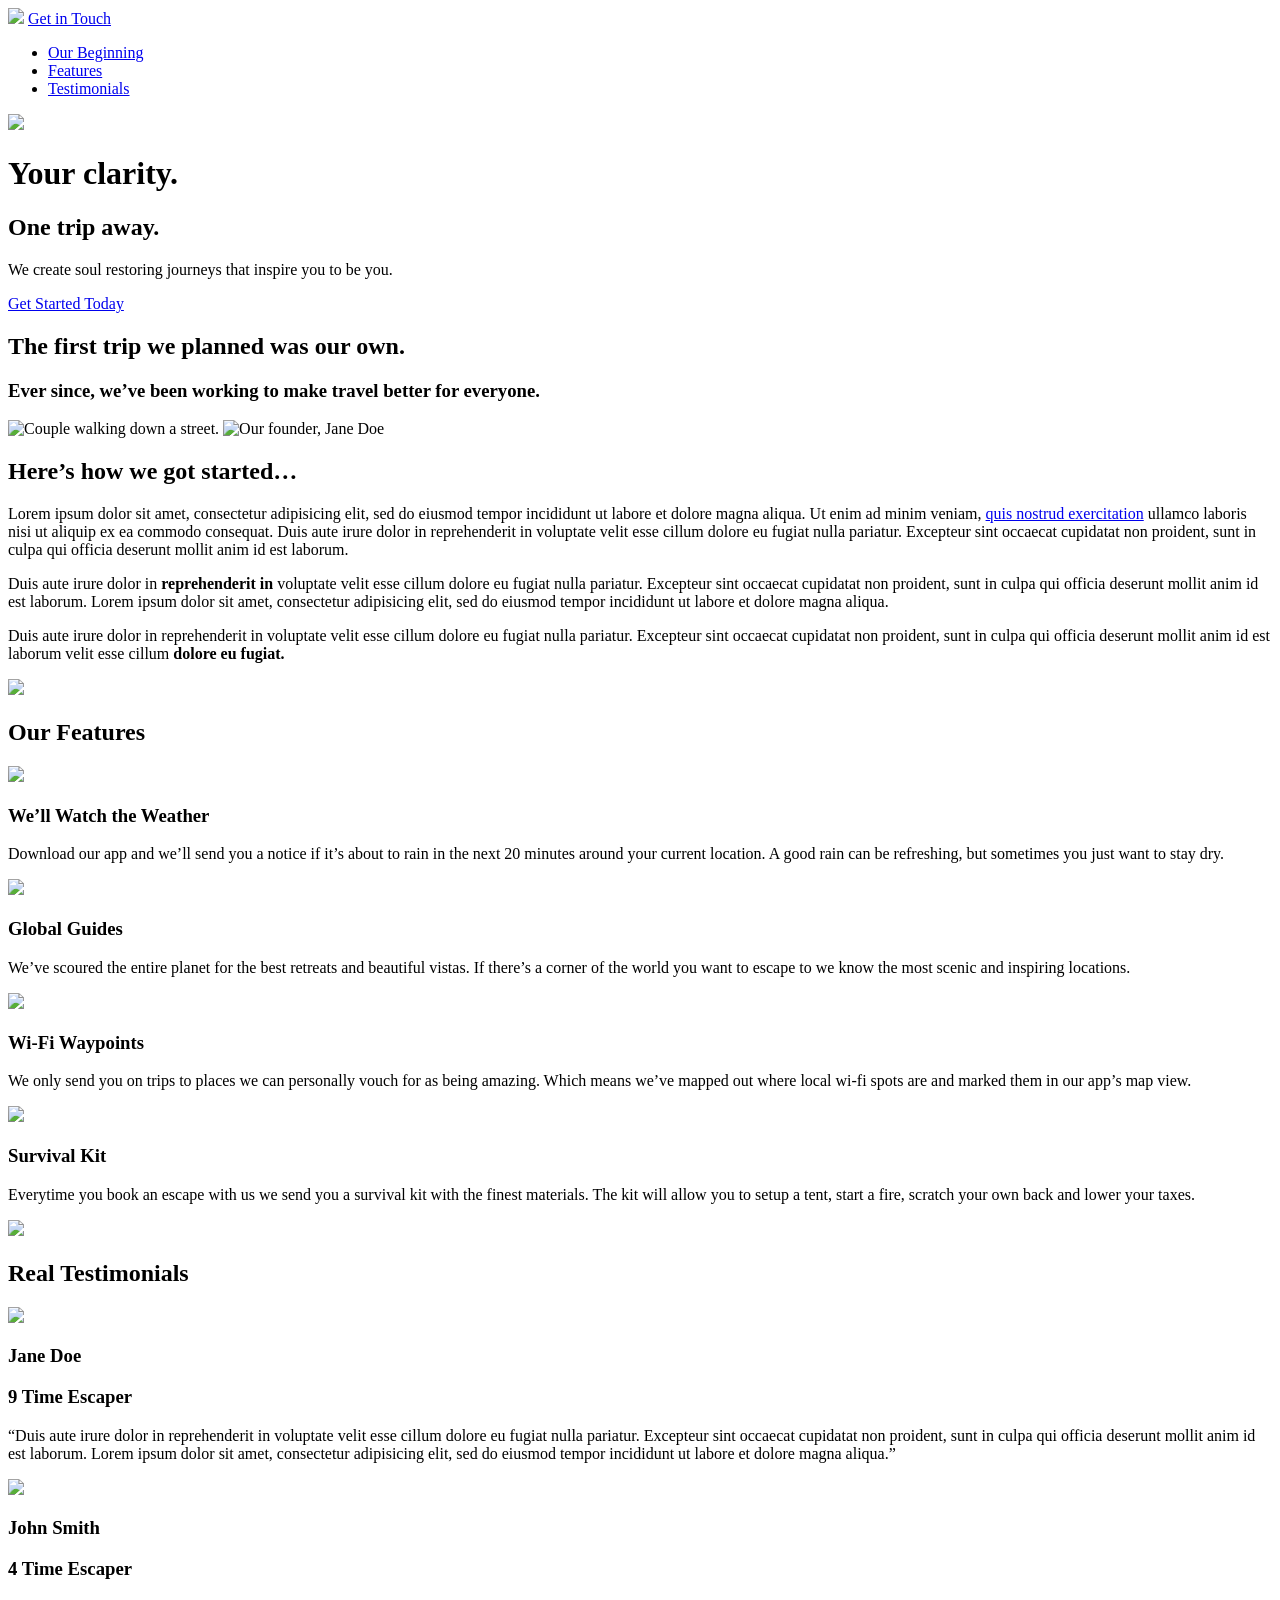
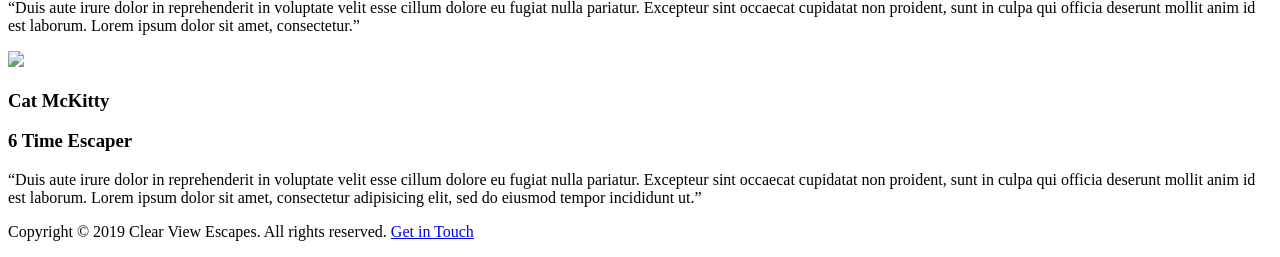
==== app/index.html @ 59817a45 "added few meta key words" ====
<!DOCTYPE html>
<html>
<head>
  <meta name="viewport" content="width=device-width, initial-scale=1" />
  <link href='https://fonts.googleapis.com/css?family=Roboto:400,100,300,500,700' rel='stylesheet' type='text/css'>
  <title>Clear View Escapes</title>
  <meta name="keywords" content="Travel planning, travel bundles, travel escapes,affordable travels!!">
  <meta name="description" content="Your clarity. One trip away. We create soul restoring journeys that inspire you to be you.">
</head>
<body>
  <header>
    <img src="assets/images/icons/clear-view-escapes.svg">
    <a href="#">Get in Touch</a>
    <nav>
      <ul>
        <li><a href="#our-beginning">Our Beginning</a></li>
        <li><a href="#features">Features</a></li>
        <li><a href="#testimonials">Testimonials</a></li>
      </ul>
    </nav>
  </header>

  <div class="large-hero">
    <img src="assets/images/hero--large.jpg">
    <h1>Your clarity.</h1>
    <h2>One trip away.</h2>
    <p>We create soul restoring journeys that inspire you to be you.</p>
    <p><a href="#">Get Started Today</a></p>
  </div>

  <div id="our-beginning">
    <h2>The first trip we planned was our own.</h2>
    <h3>Ever since, we&rsquo;ve been working to make travel better for everyone.</h3>
    <img src="assets/images/first-trip.jpg" alt="Couple walking down a street.">
    <img src="assets/images/our-start.jpg" alt="Our founder, Jane Doe">
    <h2>Here&rsquo;s how we got started&hellip;</h2>
    <p>Lorem ipsum dolor sit amet, consectetur adipisicing elit, sed do eiusmod tempor incididunt ut labore et dolore magna aliqua. Ut enim ad minim veniam, <a href="#">quis nostrud exercitation</a> ullamco laboris nisi ut aliquip ex ea commodo consequat. Duis aute irure dolor in reprehenderit in voluptate velit esse cillum dolore eu fugiat nulla pariatur. Excepteur sint occaecat cupidatat non proident, sunt in culpa qui officia deserunt mollit anim id est laborum.</p>
    <p>Duis aute irure dolor in <strong>reprehenderit in</strong> voluptate velit esse cillum dolore eu fugiat nulla pariatur. Excepteur sint occaecat cupidatat non proident, sunt in culpa qui officia deserunt mollit anim id est laborum. Lorem ipsum dolor sit amet, consectetur adipisicing elit, sed do eiusmod tempor incididunt ut labore et dolore magna aliqua.</p>
    <p>Duis aute irure dolor in reprehenderit in voluptate velit esse cillum dolore eu fugiat nulla pariatur. Excepteur sint occaecat cupidatat non proident, sunt in culpa qui officia deserunt mollit anim id est laborum velit esse cillum <strong>dolore eu fugiat.</strong></p>
  </div>

  <div id="features">
    <img src="assets/images/icons/star.svg">
    <h2>Our Features</h2>
  
    <img src="assets/images/icons/rain.svg">
    <h3>We&rsquo;ll Watch the Weather</h3>
    <p>Download our app and we&rsquo;ll send you a notice if it&rsquo;s about to rain in the next 20 minutes around your current location. A good rain can be refreshing, but sometimes you just want to stay dry.</p>

    <img src="assets/images/icons/globe.svg">
    <h3>Global Guides</h3>
    <p>We&rsquo;ve scoured the entire planet for the best retreats and beautiful vistas. If there&rsquo;s a corner of the world you want to escape to we know the most scenic and inspiring locations.</p>

    <img src="assets/images/icons/wifi.svg">
    <h3>Wi-Fi Waypoints</h3>
    <p>We only send you on trips to places we can personally vouch for as being amazing. Which means we&rsquo;ve mapped out where local wi-fi spots are and marked them in our app&rsquo;s map view.</p>

    <img src="assets/images/icons/fire.svg">
    <h3>Survival Kit</h3>
    <p>Everytime you book an escape with us we send you a survival kit with the finest materials. The kit will allow you to setup a tent, start a fire, scratch your own back and lower your taxes.</p>
  </div>

  <div id="testimonials">
    <img src="assets/images/icons/comment.svg">
    <h2>Real Testimonials</h2>

    <img src="assets/images/testimonial-jane.jpg">
    <h3>Jane Doe</h3>
    <h3>9 Time Escaper</h3>
    <p>&ldquo;Duis aute irure dolor in reprehenderit in voluptate velit esse cillum dolore eu fugiat nulla pariatur. Excepteur sint occaecat cupidatat non proident, sunt in culpa qui officia deserunt mollit anim id est laborum. Lorem ipsum dolor sit amet, consectetur adipisicing elit, sed do eiusmod tempor incididunt ut labore et dolore magna aliqua.&rdquo;</p>

    <img src="assets/images/testimonial-john.jpg">
    <h3>John Smith</h3>
    <h3>4 Time Escaper</h3>
    <p>&ldquo;Duis aute irure dolor in reprehenderit in voluptate velit esse cillum dolore eu fugiat nulla pariatur. Excepteur sint occaecat cupidatat non proident, sunt in culpa qui officia deserunt mollit anim id est laborum. Lorem ipsum dolor sit amet, consectetur.&rdquo;</p>

    <img src="assets/images/testimonial-cat.jpg">
    <h3>Cat McKitty</h3>
    <h3>6 Time Escaper</h3>
    <p>&ldquo;Duis aute irure dolor in reprehenderit in voluptate velit esse cillum dolore eu fugiat nulla pariatur. Excepteur sint occaecat cupidatat non proident, sunt in culpa qui officia deserunt mollit anim id est laborum. Lorem ipsum dolor sit amet, consectetur adipisicing elit, sed do eiusmod tempor incididunt ut.&rdquo;</p>
  </div>

  <footer>
    <p>Copyright &copy; 2019 Clear View Escapes. All rights reserved. <a href="#">Get in Touch</a></p>
  </footer>
  <!-- Leave this commented out HTML here until you need it for an upcoming "modal" lesson
  <div class="modal">
    <div class="modal__inner">
      <h2 class="section-title section-title--blue section-title--less-margin"><img src="assets/images/icons/mail.svg" class="section-title__icon"> Get in <strong>Touch</strong></h2>
      <div class="wrapper wrapper--narrow">
        <p class="modal__description">We will have an online order system in place soon. Until then, connect with us on any of the platforms below!</p>
      </div>

      <div class="social-icons">
        <a href="#" class="social-icons__icon"><img src="assets/images/icons/facebook.svg" alt="Facebook"></a>
        <a href="#" class="social-icons__icon"><img src="assets/images/icons/twitter.svg" alt="Twitter"></a>
        <a href="#" class="social-icons__icon"><img src="assets/images/icons/instagram.svg" alt="Instagram"></a>
        <a href="#" class="social-icons__icon"><img src="assets/images/icons/youtube.svg" alt="YouTube"></a>
      </div>
    </div>
    <div class="modal__close">X</div>
  </div>
  This is the end of the "modal" reference HTML -->
</body>
</html>
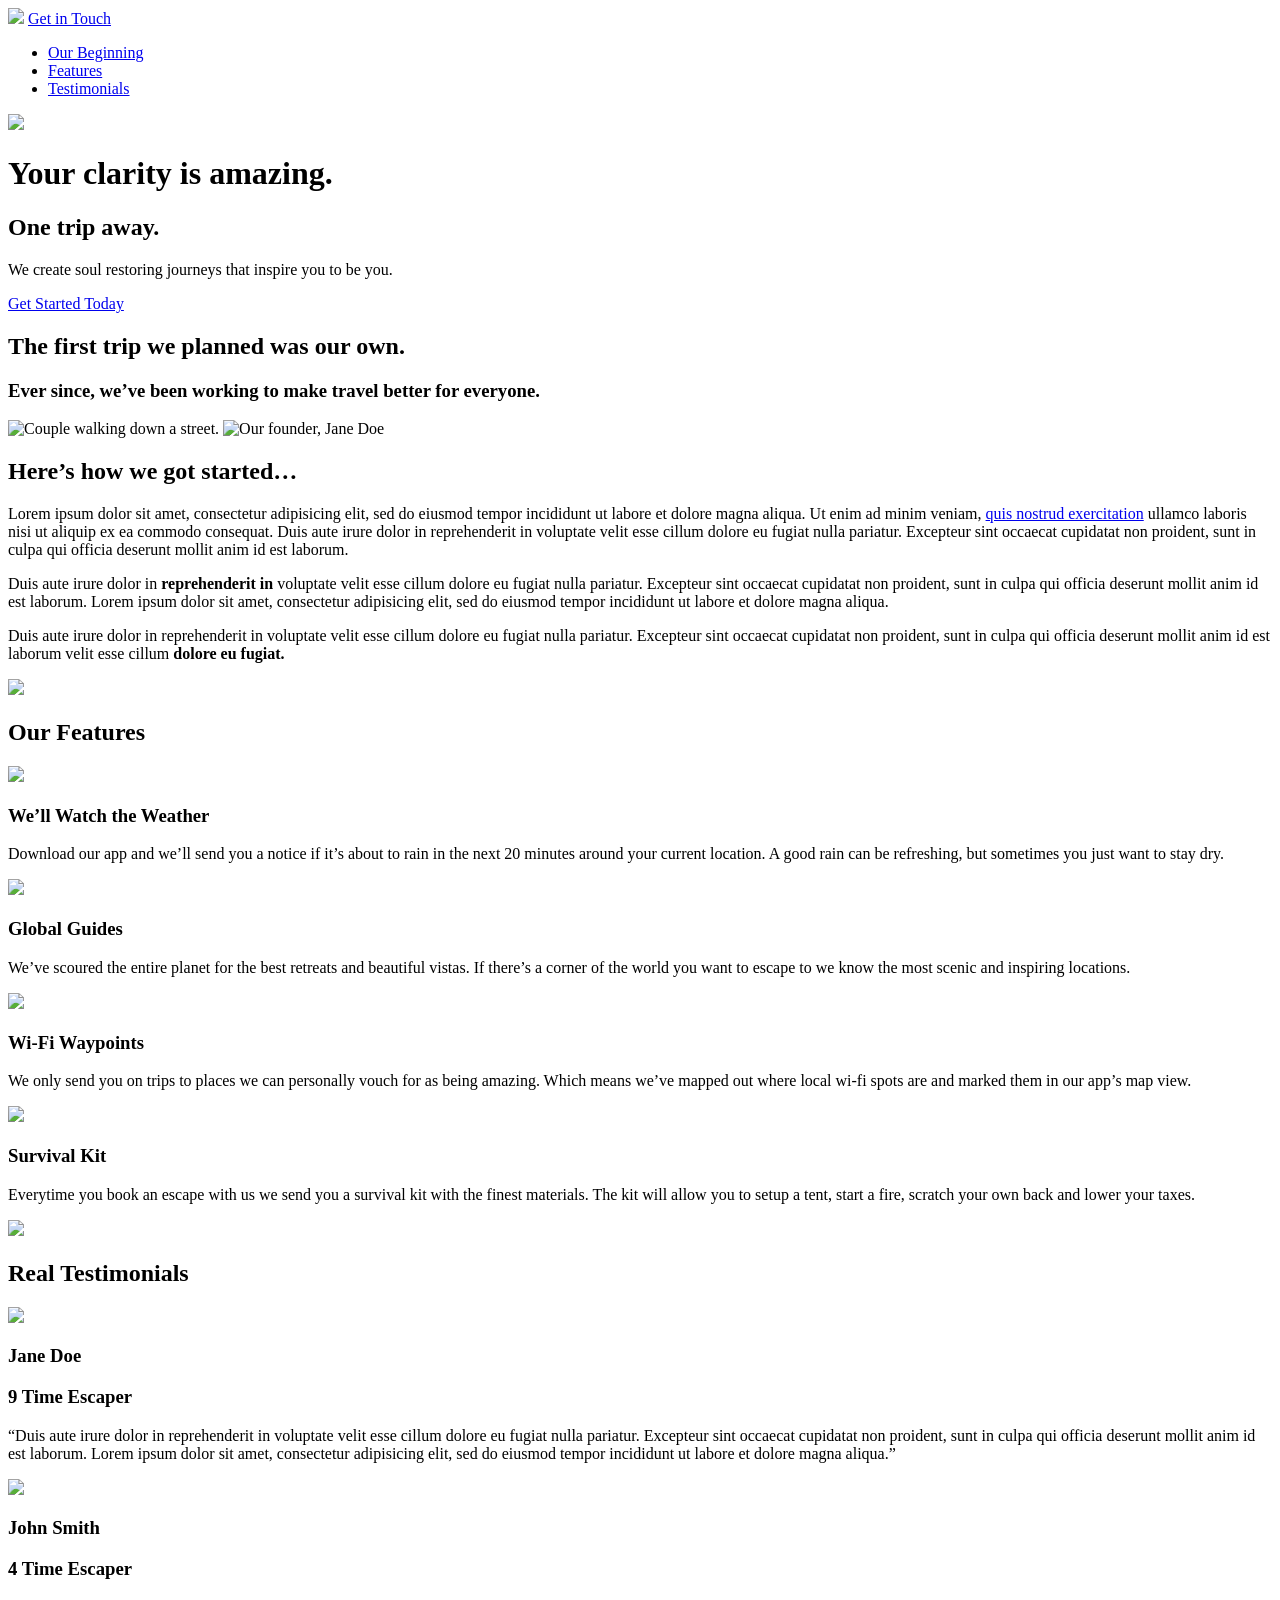
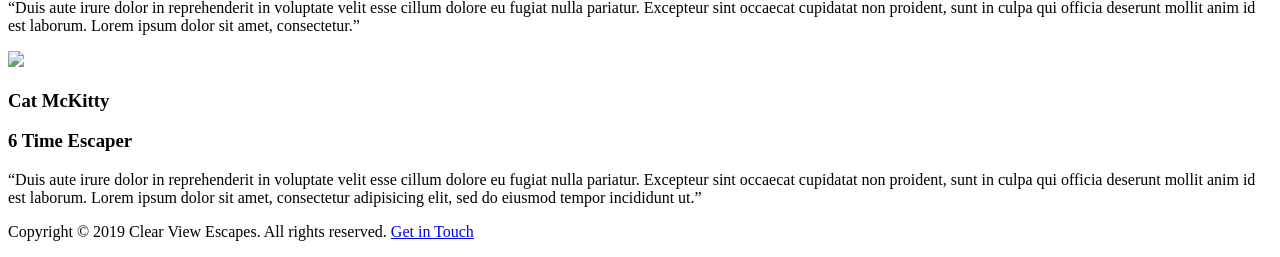
==== commit 31348960: "added statement line on the header" ====
--- a/app/index.html
+++ b/app/index.html
@@ -22,7 +22,7 @@
 
   <div class="large-hero">
     <img src="assets/images/hero--large.jpg">
-    <h1>Your clarity.</h1>
+    <h1>Your clarity is amazing.</h1>
     <h2>One trip away.</h2>
     <p>We create soul restoring journeys that inspire you to be you.</p>
     <p><a href="#">Get Started Today</a></p>
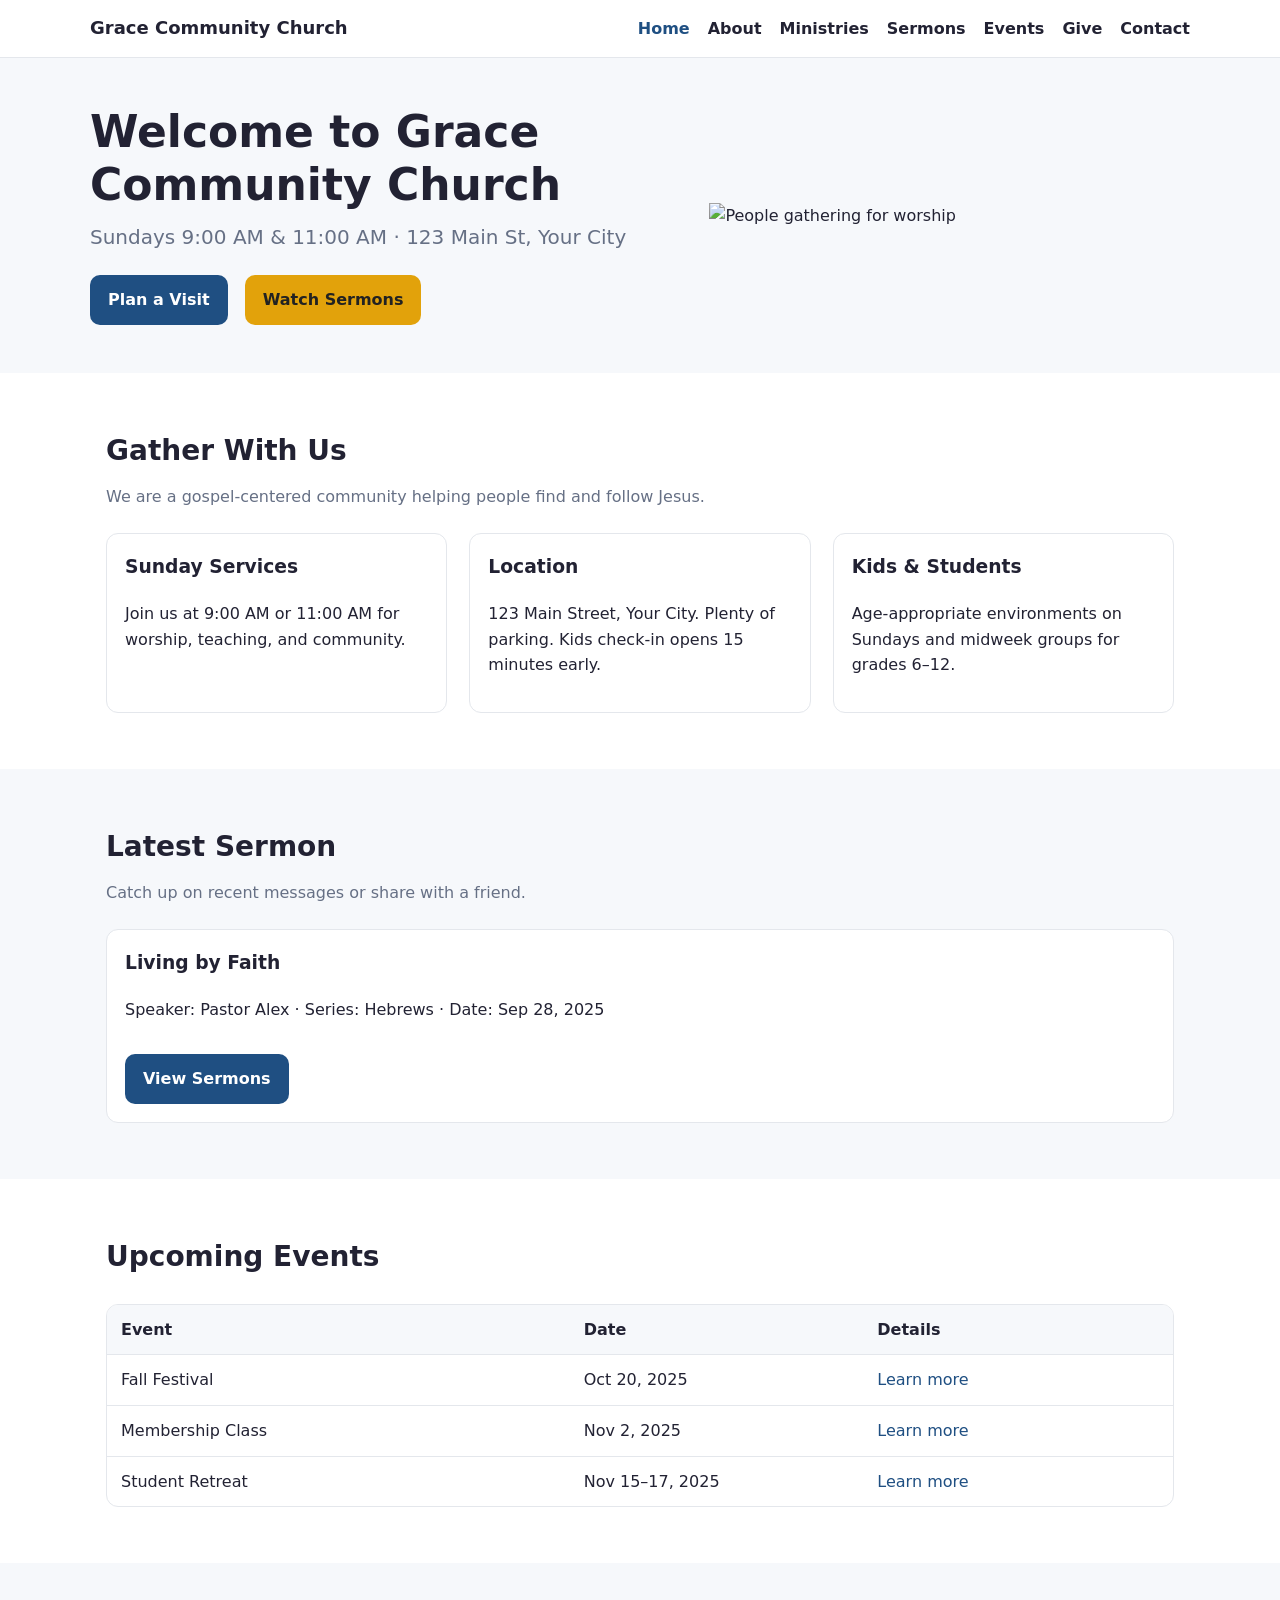
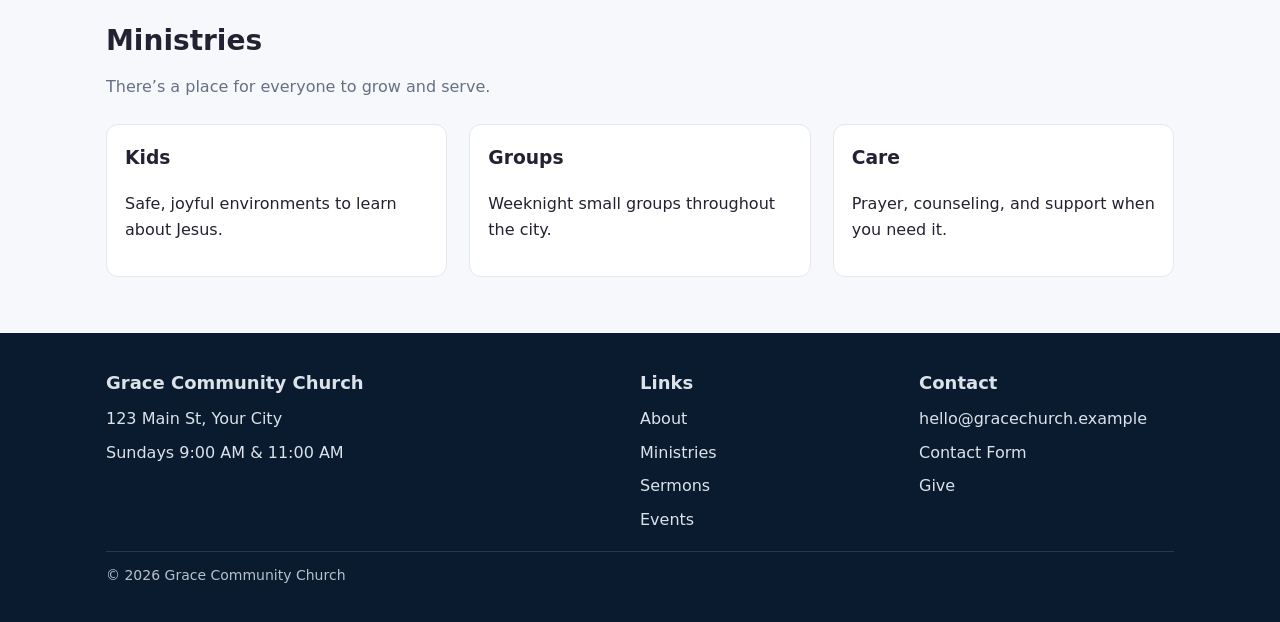
==== commit dfe372f3: "feat: Add church website structure and content Co-authored-by: briankiprop61 <briankiprop61@gmail.co" ====
--- a/app/index.html
+++ b/app/index.html
@@ -1,105 +1,155 @@
 <!DOCTYPE html>
-<html>
+<html lang="en">
 <head>
+  <meta charset="utf-8">
   <meta name="viewport" content="width=device-width, initial-scale=1" />
-  <link href='https://fonts.googleapis.com/css?family=Roboto:400,100,300,500,700' rel='stylesheet' type='text/css'>
-  <title>Clear View Escapes</title>
-  <meta name="keywords" content="Travel planning, travel bundles, travel escapes,affordable travels!!">
-  <meta name="description" content="Your clarity. One trip away. We create soul restoring journeys that inspire you to be you.">
+  <title>Grace Community Church</title>
+  <meta name="description" content="A welcoming, gospel-centered church. Join us Sundays 9 & 11 AM.">
+  <link rel="stylesheet" href="assets/css/styles.css">
+  <script src="assets/js/main.js" defer></script>
 </head>
 <body>
-  <header>
-    <img src="assets/images/icons/clear-view-escapes.svg">
-    <a href="#">Get in Touch</a>
-    <nav>
-      <ul>
-        <li><a href="#our-beginning">Our Beginning</a></li>
-        <li><a href="#features">Features</a></li>
-        <li><a href="#testimonials">Testimonials</a></li>
-      </ul>
-    </nav>
+  <header class="header">
+    <div class="container header__inner">
+      <a class="brand" href="index.html" aria-label="Grace Community Church home">
+        <span>Grace Community Church</span>
+      </a>
+      <button id="mobileToggle" class="mobile-toggle" aria-label="Toggle navigation">Menu</button>
+      <nav id="primaryNav" class="nav" aria-label="Primary Navigation">
+        <a class="active" href="index.html">Home</a>
+        <a href="about.html">About</a>
+        <a href="ministries.html">Ministries</a>
+        <a href="sermons.html">Sermons</a>
+        <a href="events.html">Events</a>
+        <a href="give.html">Give</a>
+        <a href="contact.html">Contact</a>
+      </nav>
+    </div>
   </header>
 
-  <div class="large-hero">
-    <img src="assets/images/hero--large.jpg">
-    <h1>Your clarity is amazing.</h1>
-    <h2>One trip away.</h2>
-    <p>We create soul restoring journeys that inspire you to be you.</p>
-    <p><a href="#">Get Started Today</a></p>
-  </div>
-
-  <div id="our-beginning">
-    <h2>The first trip we planned was our own.</h2>
-    <h3>Ever since, we&rsquo;ve been working to make travel better for everyone.</h3>
-    <img src="assets/images/first-trip.jpg" alt="Couple walking down a street.">
-    <img src="assets/images/our-start.jpg" alt="Our founder, Jane Doe">
-    <h2>Here&rsquo;s how we got started&hellip;</h2>
-    <p>Lorem ipsum dolor sit amet, consectetur adipisicing elit, sed do eiusmod tempor incididunt ut labore et dolore magna aliqua. Ut enim ad minim veniam, <a href="#">quis nostrud exercitation</a> ullamco laboris nisi ut aliquip ex ea commodo consequat. Duis aute irure dolor in reprehenderit in voluptate velit esse cillum dolore eu fugiat nulla pariatur. Excepteur sint occaecat cupidatat non proident, sunt in culpa qui officia deserunt mollit anim id est laborum.</p>
-    <p>Duis aute irure dolor in <strong>reprehenderit in</strong> voluptate velit esse cillum dolore eu fugiat nulla pariatur. Excepteur sint occaecat cupidatat non proident, sunt in culpa qui officia deserunt mollit anim id est laborum. Lorem ipsum dolor sit amet, consectetur adipisicing elit, sed do eiusmod tempor incididunt ut labore et dolore magna aliqua.</p>
-    <p>Duis aute irure dolor in reprehenderit in voluptate velit esse cillum dolore eu fugiat nulla pariatur. Excepteur sint occaecat cupidatat non proident, sunt in culpa qui officia deserunt mollit anim id est laborum velit esse cillum <strong>dolore eu fugiat.</strong></p>
-  </div>
-
-  <div id="features">
-    <img src="assets/images/icons/star.svg">
-    <h2>Our Features</h2>
-  
-    <img src="assets/images/icons/rain.svg">
-    <h3>We&rsquo;ll Watch the Weather</h3>
-    <p>Download our app and we&rsquo;ll send you a notice if it&rsquo;s about to rain in the next 20 minutes around your current location. A good rain can be refreshing, but sometimes you just want to stay dry.</p>
-
-    <img src="assets/images/icons/globe.svg">
-    <h3>Global Guides</h3>
-    <p>We&rsquo;ve scoured the entire planet for the best retreats and beautiful vistas. If there&rsquo;s a corner of the world you want to escape to we know the most scenic and inspiring locations.</p>
-
-    <img src="assets/images/icons/wifi.svg">
-    <h3>Wi-Fi Waypoints</h3>
-    <p>We only send you on trips to places we can personally vouch for as being amazing. Which means we&rsquo;ve mapped out where local wi-fi spots are and marked them in our app&rsquo;s map view.</p>
-
-    <img src="assets/images/icons/fire.svg">
-    <h3>Survival Kit</h3>
-    <p>Everytime you book an escape with us we send you a survival kit with the finest materials. The kit will allow you to setup a tent, start a fire, scratch your own back and lower your taxes.</p>
-  </div>
-
-  <div id="testimonials">
-    <img src="assets/images/icons/comment.svg">
-    <h2>Real Testimonials</h2>
-
-    <img src="assets/images/testimonial-jane.jpg">
-    <h3>Jane Doe</h3>
-    <h3>9 Time Escaper</h3>
-    <p>&ldquo;Duis aute irure dolor in reprehenderit in voluptate velit esse cillum dolore eu fugiat nulla pariatur. Excepteur sint occaecat cupidatat non proident, sunt in culpa qui officia deserunt mollit anim id est laborum. Lorem ipsum dolor sit amet, consectetur adipisicing elit, sed do eiusmod tempor incididunt ut labore et dolore magna aliqua.&rdquo;</p>
-
-    <img src="assets/images/testimonial-john.jpg">
-    <h3>John Smith</h3>
-    <h3>4 Time Escaper</h3>
-    <p>&ldquo;Duis aute irure dolor in reprehenderit in voluptate velit esse cillum dolore eu fugiat nulla pariatur. Excepteur sint occaecat cupidatat non proident, sunt in culpa qui officia deserunt mollit anim id est laborum. Lorem ipsum dolor sit amet, consectetur.&rdquo;</p>
-
-    <img src="assets/images/testimonial-cat.jpg">
-    <h3>Cat McKitty</h3>
-    <h3>6 Time Escaper</h3>
-    <p>&ldquo;Duis aute irure dolor in reprehenderit in voluptate velit esse cillum dolore eu fugiat nulla pariatur. Excepteur sint occaecat cupidatat non proident, sunt in culpa qui officia deserunt mollit anim id est laborum. Lorem ipsum dolor sit amet, consectetur adipisicing elit, sed do eiusmod tempor incididunt ut.&rdquo;</p>
-  </div>
-
-  <footer>
-    <p>Copyright &copy; 2019 Clear View Escapes. All rights reserved. <a href="#">Get in Touch</a></p>
-  </footer>
-  <!-- Leave this commented out HTML here until you need it for an upcoming "modal" lesson
-  <div class="modal">
-    <div class="modal__inner">
-      <h2 class="section-title section-title--blue section-title--less-margin"><img src="assets/images/icons/mail.svg" class="section-title__icon"> Get in <strong>Touch</strong></h2>
-      <div class="wrapper wrapper--narrow">
-        <p class="modal__description">We will have an online order system in place soon. Until then, connect with us on any of the platforms below!</p>
+  <section class="hero">
+    <div class="container hero__inner">
+      <div>
+        <h1 class="hero__title">Welcome to Grace Community Church</h1>
+        <p class="hero__subtitle">Sundays 9:00 AM & 11:00 AM · 123 Main St, Your City</p>
+        <a class="hero__cta" href="contact.html">Plan a Visit</a>
+        <a class="hero__cta secondary" href="sermons.html">Watch Sermons</a>
       </div>
-
-      <div class="social-icons">
-        <a href="#" class="social-icons__icon"><img src="assets/images/icons/facebook.svg" alt="Facebook"></a>
-        <a href="#" class="social-icons__icon"><img src="assets/images/icons/twitter.svg" alt="Twitter"></a>
-        <a href="#" class="social-icons__icon"><img src="assets/images/icons/instagram.svg" alt="Instagram"></a>
-        <a href="#" class="social-icons__icon"><img src="assets/images/icons/youtube.svg" alt="YouTube"></a>
+      <div>
+        <img src="assets/images/hero--medium.jpg" alt="People gathering for worship">
       </div>
     </div>
-    <div class="modal__close">X</div>
-  </div>
-  This is the end of the "modal" reference HTML -->
+  </section>
+
+  <section class="section">
+    <div class="container">
+      <h2 class="section__title">Gather With Us</h2>
+      <p class="section__desc">We are a gospel-centered community helping people find and follow Jesus.</p>
+      <div class="grid grid--3 mt-3">
+        <div class="card">
+          <h3>Sunday Services</h3>
+          <p class="mt-1">Join us at 9:00 AM or 11:00 AM for worship, teaching, and community.</p>
+        </div>
+        <div class="card">
+          <h3>Location</h3>
+          <p class="mt-1">123 Main Street, Your City. Plenty of parking. Kids check-in opens 15 minutes early.</p>
+        </div>
+        <div class="card">
+          <h3>Kids & Students</h3>
+          <p class="mt-1">Age-appropriate environments on Sundays and midweek groups for grades 6–12.</p>
+        </div>
+      </div>
+    </div>
+  </section>
+
+  <section class="section section--alt">
+    <div class="container">
+      <h2 class="section__title">Latest Sermon</h2>
+      <p class="section__desc">Catch up on recent messages or share with a friend.</p>
+      <div class="card mt-3">
+        <h3 class="mt-0">Living by Faith</h3>
+        <p class="mt-1">Speaker: Pastor Alex · Series: Hebrews · Date: Sep 28, 2025</p>
+        <a class="button mt-2" href="sermons.html">View Sermons</a>
+      </div>
+    </div>
+  </section>
+
+  <section class="section">
+    <div class="container">
+      <h2 class="section__title">Upcoming Events</h2>
+      <div class="list mt-3">
+        <div class="list__row">
+          <div>Event</div>
+          <div>Date</div>
+          <div>Details</div>
+        </div>
+        <div class="list__row">
+          <div>Fall Festival</div>
+          <div>Oct 20, 2025</div>
+          <div><a href="events.html">Learn more</a></div>
+        </div>
+        <div class="list__row">
+          <div>Membership Class</div>
+          <div>Nov 2, 2025</div>
+          <div><a href="events.html">Learn more</a></div>
+        </div>
+        <div class="list__row">
+          <div>Student Retreat</div>
+          <div>Nov 15–17, 2025</div>
+          <div><a href="events.html">Learn more</a></div>
+        </div>
+      </div>
+    </div>
+  </section>
+
+  <section class="section section--alt">
+    <div class="container">
+      <h2 class="section__title">Ministries</h2>
+      <p class="section__desc">There’s a place for everyone to grow and serve.</p>
+      <div class="grid grid--3 mt-3">
+        <div class="card">
+          <h3>Kids</h3>
+          <p>Safe, joyful environments to learn about Jesus.</p>
+        </div>
+        <div class="card">
+          <h3>Groups</h3>
+          <p>Weeknight small groups throughout the city.</p>
+        </div>
+        <div class="card">
+          <h3>Care</h3>
+          <p>Prayer, counseling, and support when you need it.</p>
+        </div>
+      </div>
+    </div>
+  </section>
+
+  <footer class="footer">
+    <div class="container">
+      <div class="footer__grid">
+        <div>
+          <div class="footer__brand">Grace Community Church</div>
+          <div>123 Main St, Your City</div>
+          <div class="mt-1">Sundays 9:00 AM & 11:00 AM</div>
+        </div>
+        <div>
+          <div class="footer__brand">Links</div>
+          <div class="mt-1"><a href="about.html">About</a></div>
+          <div class="mt-1"><a href="ministries.html">Ministries</a></div>
+          <div class="mt-1"><a href="sermons.html">Sermons</a></div>
+          <div class="mt-1"><a href="events.html">Events</a></div>
+        </div>
+        <div>
+          <div class="footer__brand">Contact</div>
+          <div class="mt-1"><a href="mailto:hello@gracechurch.example">hello@gracechurch.example</a></div>
+          <div class="mt-1"><a href="contact.html">Contact Form</a></div>
+          <div class="mt-1"><a href="give.html">Give</a></div>
+        </div>
+      </div>
+      <div class="footer__legal">© <span id="year"></span> Grace Community Church</div>
+    </div>
+    <script>
+      document.getElementById('year').textContent = new Date().getFullYear().toString();
+    </script>
+  </footer>
 </body>
 </html>
--- a/app/assets/css/styles.css
+++ b/app/assets/css/styles.css
@@ -0,0 +1,103 @@
+/* Global Styles for Church Website */
+:root {
+  --brand: #1f4f82;
+  --brand-accent: #e2a20b;
+  --text: #223;
+  --muted: #667085;
+  --bg: #ffffff;
+  --bg-alt: #f6f8fb;
+  --border: #e4e7ec;
+  --maxw: 1100px;
+}
+* { box-sizing: border-box; }
+html, body { height: 100%; }
+body {
+  margin: 0;
+  font-family: system-ui, -apple-system, Segoe UI, Roboto, Helvetica, Arial, "Apple Color Emoji", "Segoe UI Emoji";
+  color: var(--text);
+  background: var(--bg);
+  line-height: 1.6;
+}
+img { max-width: 100%; height: auto; display: block; }
+a { color: var(--brand); text-decoration: none; }
+a:hover { text-decoration: underline; }
+
+.container { max-width: var(--maxw); margin: 0 auto; padding: 0 16px; }
+
+/* Header */
+.header {
+  position: sticky; top: 0; z-index: 50;
+  background: rgba(255,255,255,0.8);
+  backdrop-filter: saturate(180%) blur(10px);
+  border-bottom: 1px solid var(--border);
+}
+.header__inner { display: flex; align-items: center; justify-content: space-between; padding: 14px 0; }
+.brand { display: flex; align-items: center; gap: 10px; font-weight: 700; font-size: 18px; color: var(--text); }
+.brand__logo { width: 40px; height: 40px; border-radius: 6px; object-fit: cover; }
+
+.nav { display: flex; align-items: center; gap: 18px; }
+.nav a { color: var(--text); font-weight: 600; }
+.nav a.active { color: var(--brand); }
+
+.mobile-toggle { display: none; background: none; border: none; padding: 8px; }
+
+@media (max-width: 800px) {
+  .nav { display: none; position: absolute; top: 60px; left: 0; right: 0; background: var(--bg); border-bottom: 1px solid var(--border); padding: 12px 16px; }
+  .nav.open { display: grid; gap: 10px; }
+  .mobile-toggle { display: inline-flex; }
+}
+
+/* Hero */
+.hero { background: var(--bg-alt); }
+.hero__inner { display: grid; grid-template-columns: 1.1fr 0.9fr; gap: 32px; padding: 48px 0; align-items: center; }
+.hero__title { font-size: clamp(28px, 4vw, 44px); line-height: 1.2; margin: 0 0 10px; }
+.hero__subtitle { font-size: clamp(16px, 2.1vw, 20px); color: var(--muted); margin: 0 0 22px; }
+.hero__cta { display: inline-block; background: var(--brand); color: white; padding: 12px 18px; border-radius: 10px; font-weight: 700; }
+.hero__cta.secondary { background: var(--brand-accent); color: #222; margin-left: 12px; }
+
+@media (max-width: 900px) {
+  .hero__inner { grid-template-columns: 1fr; }
+}
+
+/* Sections */
+.section { padding: 56px 0; }
+.section--alt { background: var(--bg-alt); }
+.section__title { font-size: 28px; margin: 0 0 10px; }
+.section__desc { color: var(--muted); margin-top: 0; }
+.grid { display: grid; gap: 22px; }
+.grid--3 { grid-template-columns: repeat(3, 1fr); }
+.grid--2 { grid-template-columns: repeat(2, 1fr); }
+@media (max-width: 900px) {
+  .grid--3 { grid-template-columns: 1fr; }
+  .grid--2 { grid-template-columns: 1fr; }
+}
+.card { border: 1px solid var(--border); border-radius: 12px; padding: 18px; background: white; }
+.card h3 { margin-top: 0; }
+
+/* Footer */
+.footer { background: #0b1b2f; color: #dbe2ea; padding: 36px 0; }
+.footer a { color: #dbe2ea; }
+.footer__grid { display: grid; grid-template-columns: 2fr 1fr 1fr; gap: 24px; }
+.footer__brand { font-weight: 700; font-size: 18px; margin-bottom: 8px; }
+.footer__legal { border-top: 1px solid rgba(255,255,255,0.12); margin-top: 18px; padding-top: 12px; font-size: 14px; color: #b7c1cd; }
+@media (max-width: 900px) { .footer__grid { grid-template-columns: 1fr; } }
+
+/* Forms */
+.input, .select, .textarea { width: 100%; padding: 12px 14px; border: 1px solid var(--border); border-radius: 10px; font: inherit; }
+.label { font-weight: 600; margin-bottom: 6px; display: inline-block; }
+.button { display: inline-flex; align-items: center; justify-content: center; gap: 8px; background: var(--brand); color: white; border: none; padding: 12px 18px; border-radius: 10px; font-weight: 700; cursor: pointer; }
+.button.secondary { background: var(--brand-accent); color: #222; }
+
+/* Utilities */
+.mt-0 { margin-top: 0; }
+.mt-1 { margin-top: 8px; }
+.mt-2 { margin-top: 16px; }
+.mt-3 { margin-top: 24px; }
+.mt-4 { margin-top: 32px; }
+.center { text-align: center; }
+
+/* Table-like list for sermons/events */
+.list { border: 1px solid var(--border); border-radius: 12px; overflow: hidden; }
+.list__row { display: grid; grid-template-columns: 1.6fr 1fr 1fr; gap: 12px; padding: 12px 14px; border-top: 1px solid var(--border); }
+.list__row:first-child { border-top: none; background: var(--bg-alt); font-weight: 700; }
+@media (max-width: 800px) { .list__row { grid-template-columns: 1fr; } }
